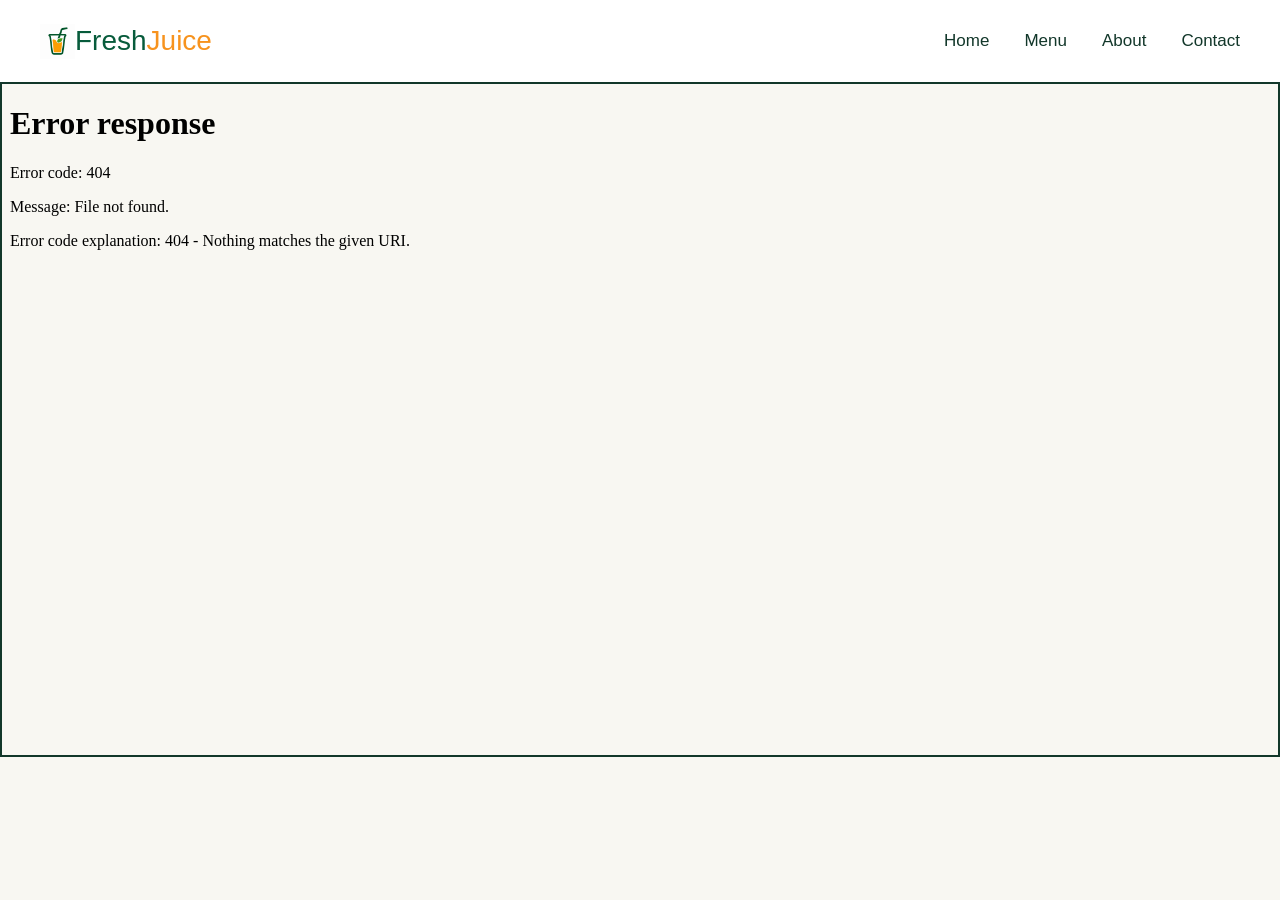
==== index.html @ acef89d2 "Rename Index.html to index.html" ====
<!DOCTYPE html>
<html lang="Eng" dir="ltr">
    <head>
        <meta charset="UTF-8">
        <title>Fresh Juice</title>
        <link rel="stylesheet" href="Style.css">
    </head>
    <body>

        <header class="site-header">

           <div class="container header-content">
             <a href="#Home" class="Logo">
                <img src="Images/logo-cup-hd.png" alt="Fresh Juice Logo">
                <span class="fresh-word">Fresh</span>
                <span class="juice-word">Juice</span>
            </a>

            <nav class="main-nav">
                <a href="./main-page.html" target="Main">Home</a>
                <a href="/المشروع/المشروع/index.html" target="Main">Menu</a>
                <a href="#about" target="Main">About</a>
                <a href="#contact" target="Main">Contact</a>
            </nav>
           </div>
           
        </header>
        <main>
            <iframe src="./main-page.html" name="Main" frameborder="0" class="main-iframe">

        </iframe>
        </main>
        
    </body>
</html>
---- Style.css ----
*
{
    margin: 0;
    padding: 0;
    box-sizing: border-box;
}

body
{
    font-family: Arial, Helvetica, sans-serif;
    background-color: #f8f7f2;
    color: #12372a;
}
header{
    position: sticky;
    
}

body:hover{
    header,.header-content{
        top:0;
        padding: 0;
        gap: 0;
        text-shadow: 2px 2px 0px white;
        font-weight: 700;
        
    }
    header{
        background-color: rgb(250, 235, 215,0.9);
        border-radius: 5px;
        transition: all 1s;
        
    }
    .main-iframe{
        height: 87vh;
    }
}
.container
{
    width: 100%;
    max-width: 1200px;
    margin: 0 auto;
    
}

.site-header
{
    background-color: white;
    padding: 20px 0;
    
}

.header-content
{
    display: flex;
    justify-content: space-between;
    align-items: center;
}

.Logo
{
    display: flex;
    align-items: center;
    text-decoration: none;
    font-size: 28px;
    /* font-size: 28px; */
    white-space: nowrap;
}

.Logo img
{
    width: 35px;
    height: 42px;
    object-fit: contain;
}

.fresh-word
{
    color: #075b3b;
}
.juice-word
{
    color: #f7931e;
}

.main-iframe{
    border: 2px solid;
    height:75vh;
    width: 100%;
    margin-left: auto;
    margin-right: auto;
    
}
.main-nav
{
    display: flex;
    gap: 35px;
}

.main-nav a
{
    color: #12372a;
    text-decoration: none;
    font-size: 17px;
}

.main-nav a:hover
{
    color: #f7931e;
}

.samll-title
{
    color: #315c49;
    font-size: 18px;
    margin: 20px 0 25px;
}

/* Hero Section*/
.hero-section
{
    background-image: url(Images/hero-background.png);
    
    background-size: cover;
    background-position: center;
    background-repeat: no-repeat;
    padding: 70px 0;
}

.hero-content
{
    min-height: 330px;
    display: flex;
    align-items: center;
    
}

.hero-text h1 span
{
    display: block;
    color: #f7931e;
}

.samll-title span
{
    color: #075b3b;
    margin: 0 8px;
}

.hero-text
{
    padding-left: 100px;
    
}

.main-button
{
    display: inline-block;
    background-color: #075b3b;
    color: white;
    padding: 15px 28px;
    border-radius: 30px;
    text-decoration: none;
    font-size: 16px;
    font-weight: bold;
}

.main-button:hover
{
    background-color: #f7931e;
}

.main-button span
{
    margin-left: 8px;
    font-size: 20px;
}

.menu-section
{
    min-height: 250;
    padding: 70px 0;
    /* background-color: #e9f3df; */
}

.about-section
{
    min-height: 250px;
    padding: 70px 0;
    background-color: #e9f3df;
}

@media (max-width:768px)
{
 .header-content
{
        flex-direction: column;
        gap: 20px;
        
}

.main-nav
{
    gap: 15px;
    flex-wrap: wrap;
    justify-content: center;
}

.main-nav a
{
    font-size: 14px;
}

.hero-section
{
    min-height: 500px;
    background-position: center;
    
}

.hero-content
{
    justify-content: center;
    text-align: center;
}

.hero-text
{
    width: 100%;
}

.hero-text h1
{
    font-size: 42px;
}

}
@media (max-width: 230px){
    
    .main-nav
    {
        gap: 7px;
    }

    .main-nav a
    {
        
        font-size: 12px;
    }
    .hero-section
    {
        background-image: url(Images/hero-background.png);
        
        background-size: cover;
        background-position: center;
        background-repeat: no-repeat;
        padding: 70px 0;
        
        justify-content: center;
    }
    
    .hero-text
    {
        display: flex;
        flex-direction: column;
        padding: 0 1px;
        justify-content: center;
        
    }
     .samll-title , .main-button{
        font-size: 10px;
    } 
    .main-button{
        
        padding: 3px 0;
        width: 100px;
        margin-left: auto;
        margin-right: auto;
        
    }
    .samll-title{
        font-weight: 700;
        text-shadow: 1px 1px 1px rgb(148, 234, 133);
    }

}
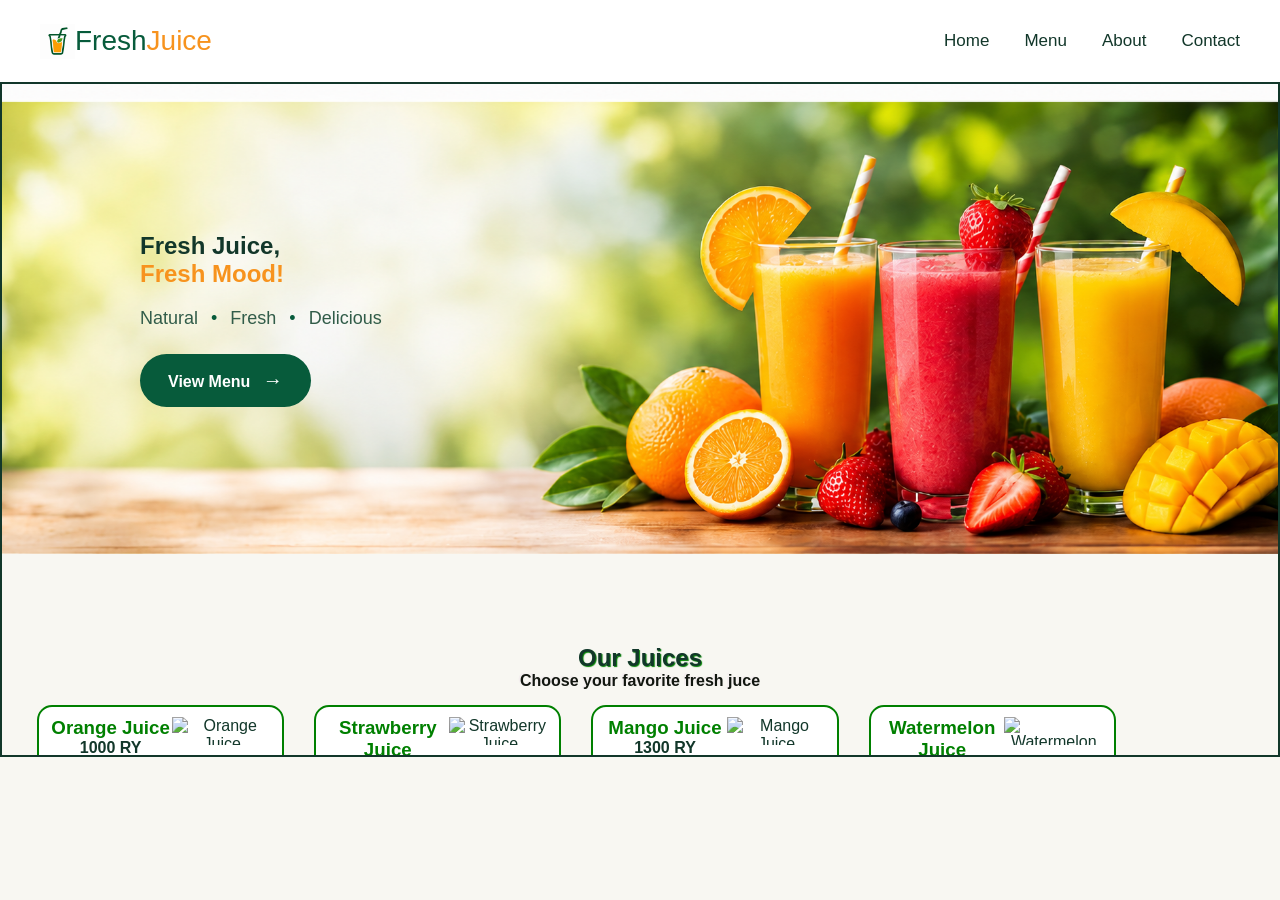
==== commit 86cdf90e: "Fix HTML formatting and structure" ====
--- a/index.html
+++ b/index.html
@@ -17,8 +17,8 @@
             </a>
 
             <nav class="main-nav">
-                <a href="./main-page.html" target="Main">Home</a>
-                <a href="/المشروع/المشروع/index.html" target="Main">Menu</a>
+                <a href="/main-page.html" target="Main">Home</a>
+                <a href="/Menu/index.html" target="Main">Menu</a>
                 <a href="#about" target="Main">About</a>
                 <a href="#contact" target="Main">Contact</a>
             </nav>
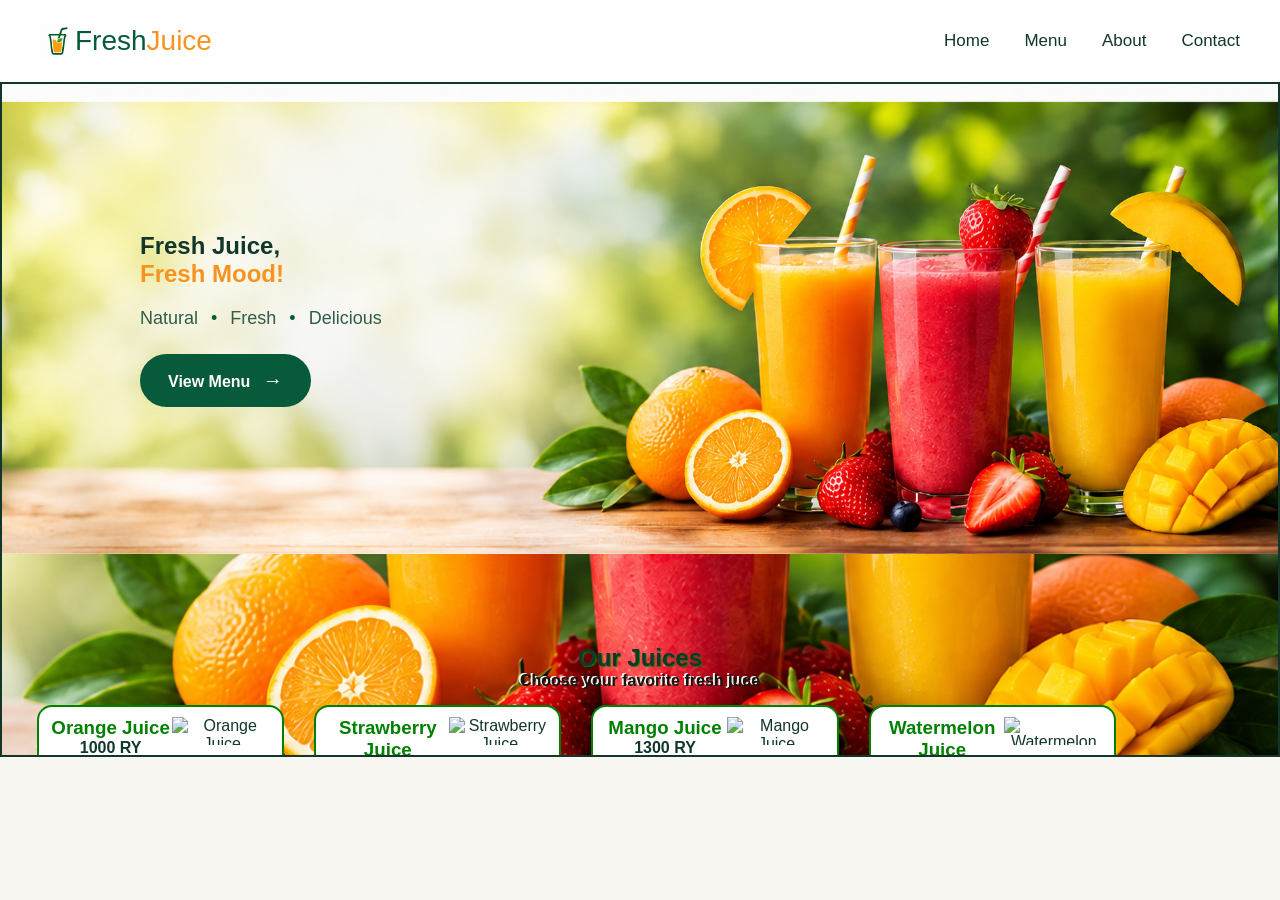
==== commit c7ee032d: "Fix links in index.html to use relative paths" ====
--- a/index.html
+++ b/index.html
@@ -10,17 +10,17 @@
         <header class="site-header">
 
            <div class="container header-content">
-             <a href="#Home" class="Logo">
+             <a href="./main-page.html" class="Logo">
                 <img src="Images/logo-cup-hd.png" alt="Fresh Juice Logo">
                 <span class="fresh-word">Fresh</span>
                 <span class="juice-word">Juice</span>
             </a>
 
             <nav class="main-nav">
-                <a href="/main-page.html" target="Main">Home</a>
-                <a href="/Menu/index.html" target="Main">Menu</a>
-                <a href="#about" target="Main">About</a>
-                <a href="#contact" target="Main">Contact</a>
+                <a href="./main-page.html" target="Main">Home</a>
+                <a href="./Menu/index.html" target="Main">Menu</a>
+                <a href="#" target="Main">About</a>
+                <a href="#" target="Main">Contact</a>
             </nav>
            </div>
            
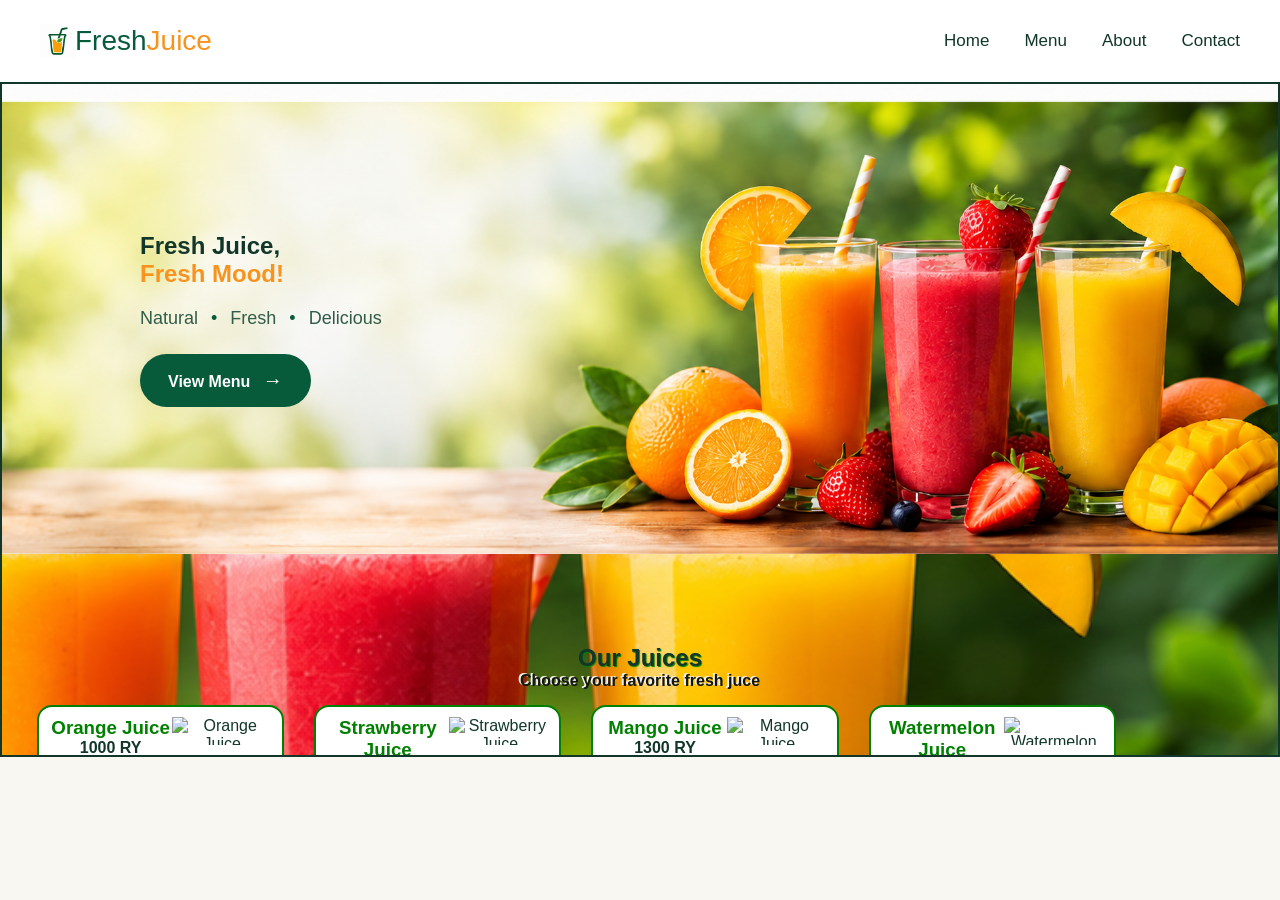
==== commit eb0d0e3d: "Update index.html with footer and link targets Added target attribute to logo and contact link, and " ====
--- a/index.html
+++ b/index.html
@@ -10,7 +10,7 @@
         <header class="site-header">
 
            <div class="container header-content">
-             <a href="./main-page.html" class="Logo">
+             <a href="./main-page.html#home" class="Logo" target="Main">
                 <img src="Images/logo-cup-hd.png" alt="Fresh Juice Logo">
                 <span class="fresh-word">Fresh</span>
                 <span class="juice-word">Juice</span>
@@ -20,16 +20,20 @@
                 <a href="./main-page.html" target="Main">Home</a>
                 <a href="./Menu/index.html" target="Main">Menu</a>
                 <a href="#" target="Main">About</a>
-                <a href="#" target="Main">Contact</a>
+                <a href="./contact/contact.html" target="Main">Contact</a>
             </nav>
            </div>
            
         </header>
         <main>
             <iframe src="./main-page.html" name="Main" frameborder="0" class="main-iframe">
-
+               
         </iframe>
+        <footer>
+            
+        </footer>
         </main>
+        
         
     </body>
 </html>
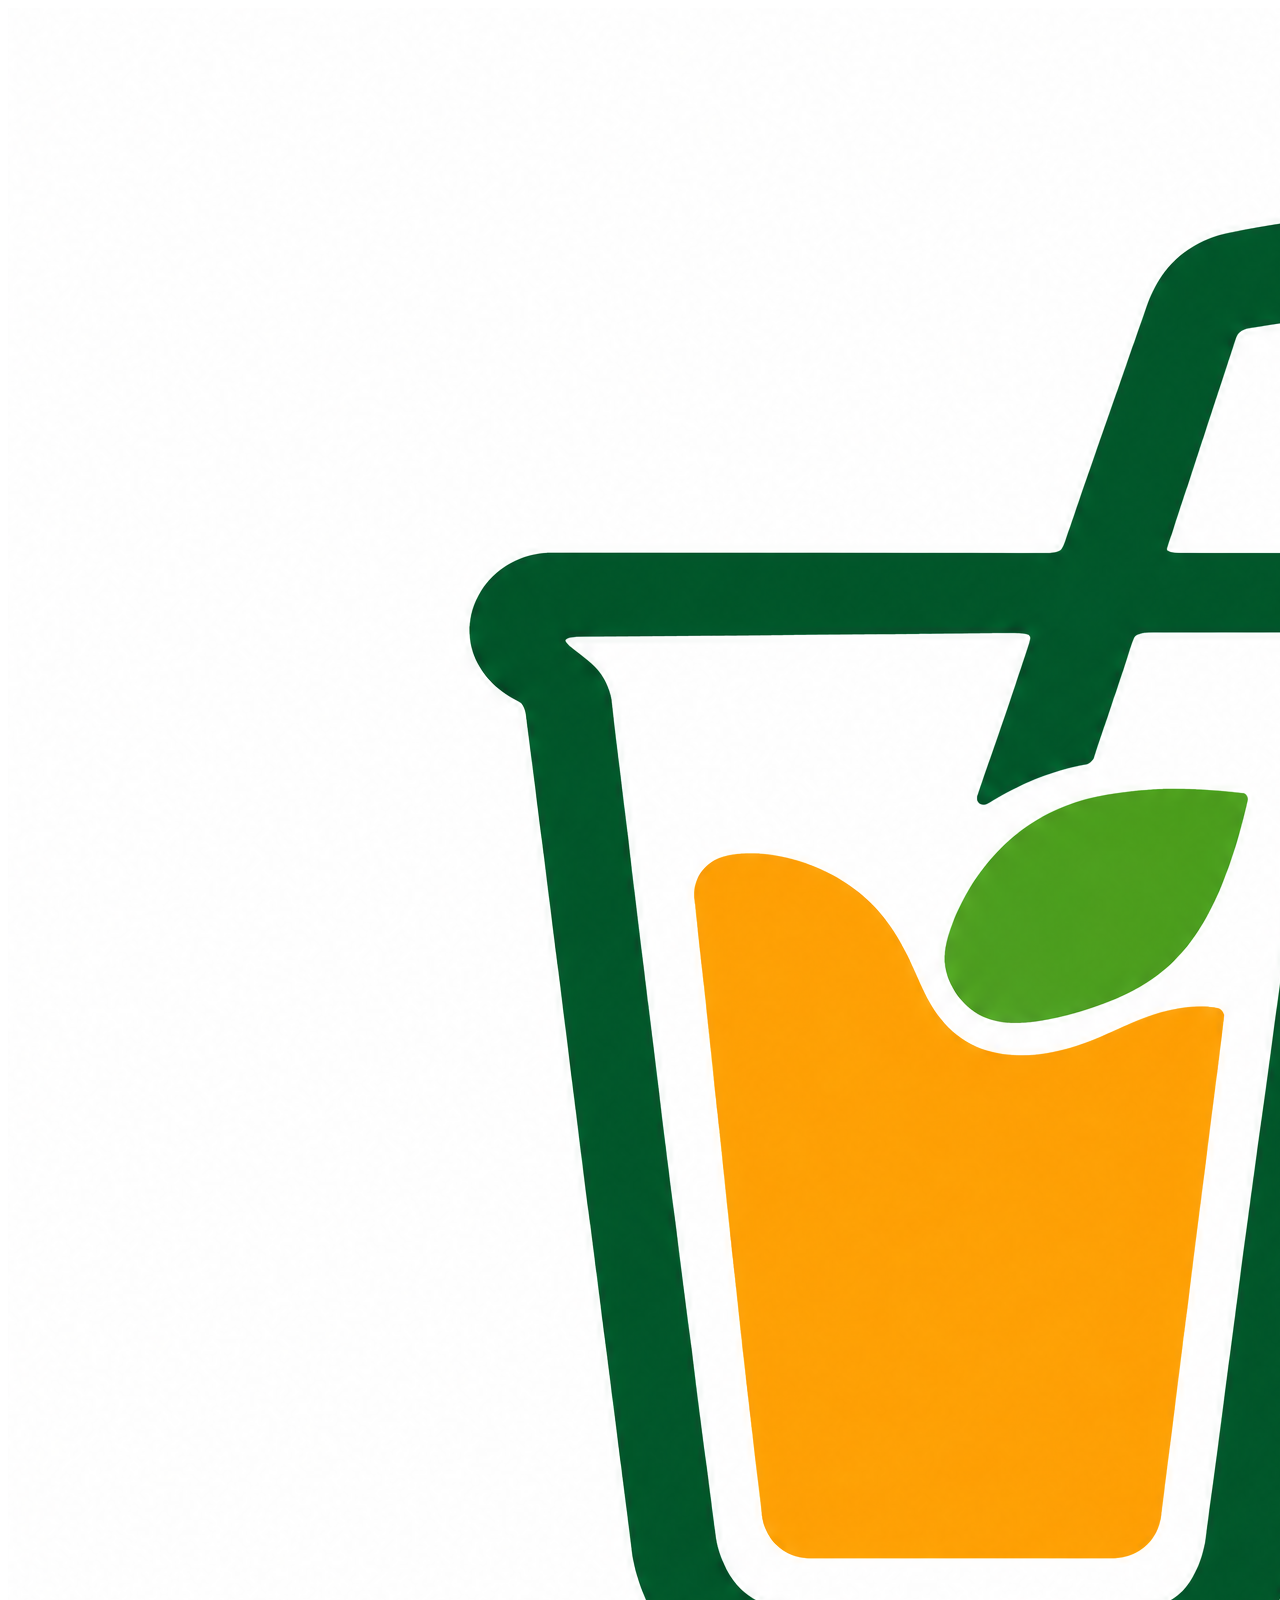
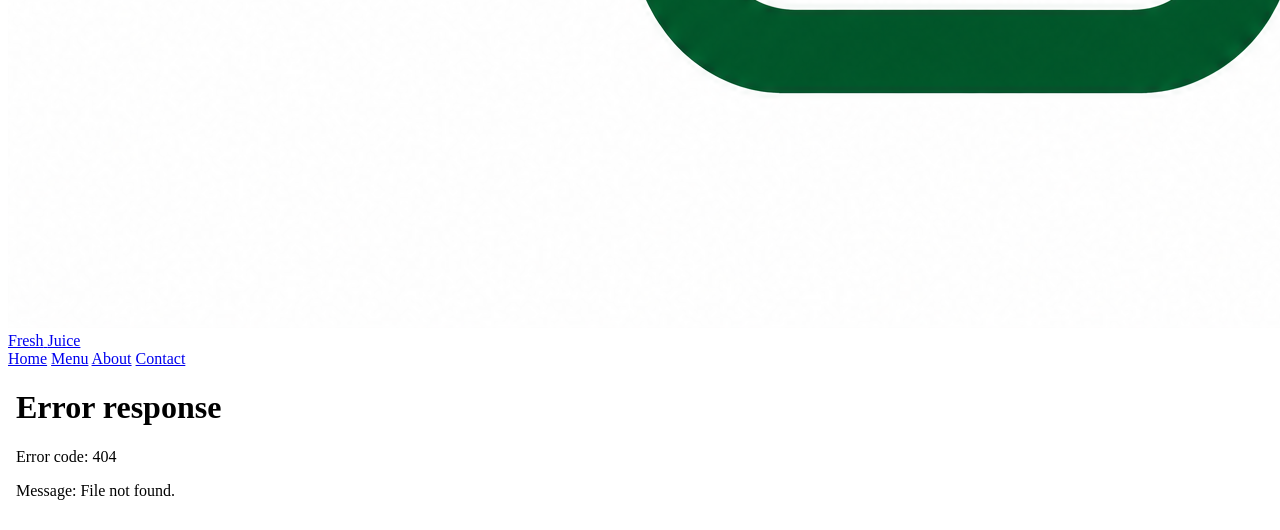
==== commit d59506cf: "Update index.html" ====
--- a/index.html
+++ b/index.html
@@ -3,7 +3,7 @@
     <head>
         <meta charset="UTF-8">
         <title>Fresh Juice</title>
-        <link rel="stylesheet" href="Style.css">
+        <link rel="stylesheet" href="/Fresh_juice/Style.css">
     </head>
     <body>
 
@@ -17,16 +17,16 @@
             </a>
 
             <nav class="main-nav">
-                <a href="./main-page.html" target="Main">Home</a>
-                <a href="./Menu/index.html" target="Main">Menu</a>
-                <a href="#" target="Main">About</a>
-                <a href="./contact/contact.html" target="Main">Contact</a>
+                <a href="/Fresh_juice/main-page.html" target="Main">Home</a>
+                <a href="/Fresh_juice/Menu/index.html" target="Main">Menu</a>
+                <a href="/Fresh_juice/about_us/about.html" target="Main">About</a>
+                <a href="/Fresh_juice/contact/contact.html" target="Main">Contact</a>
             </nav>
            </div>
            
         </header>
         <main>
-            <iframe src="./main-page.html" name="Main" frameborder="0" class="main-iframe">
+            <iframe src="/Fresh_juice/main-page.html" name="Main" frameborder="0" class="main-iframe">
                
         </iframe>
         <footer>
